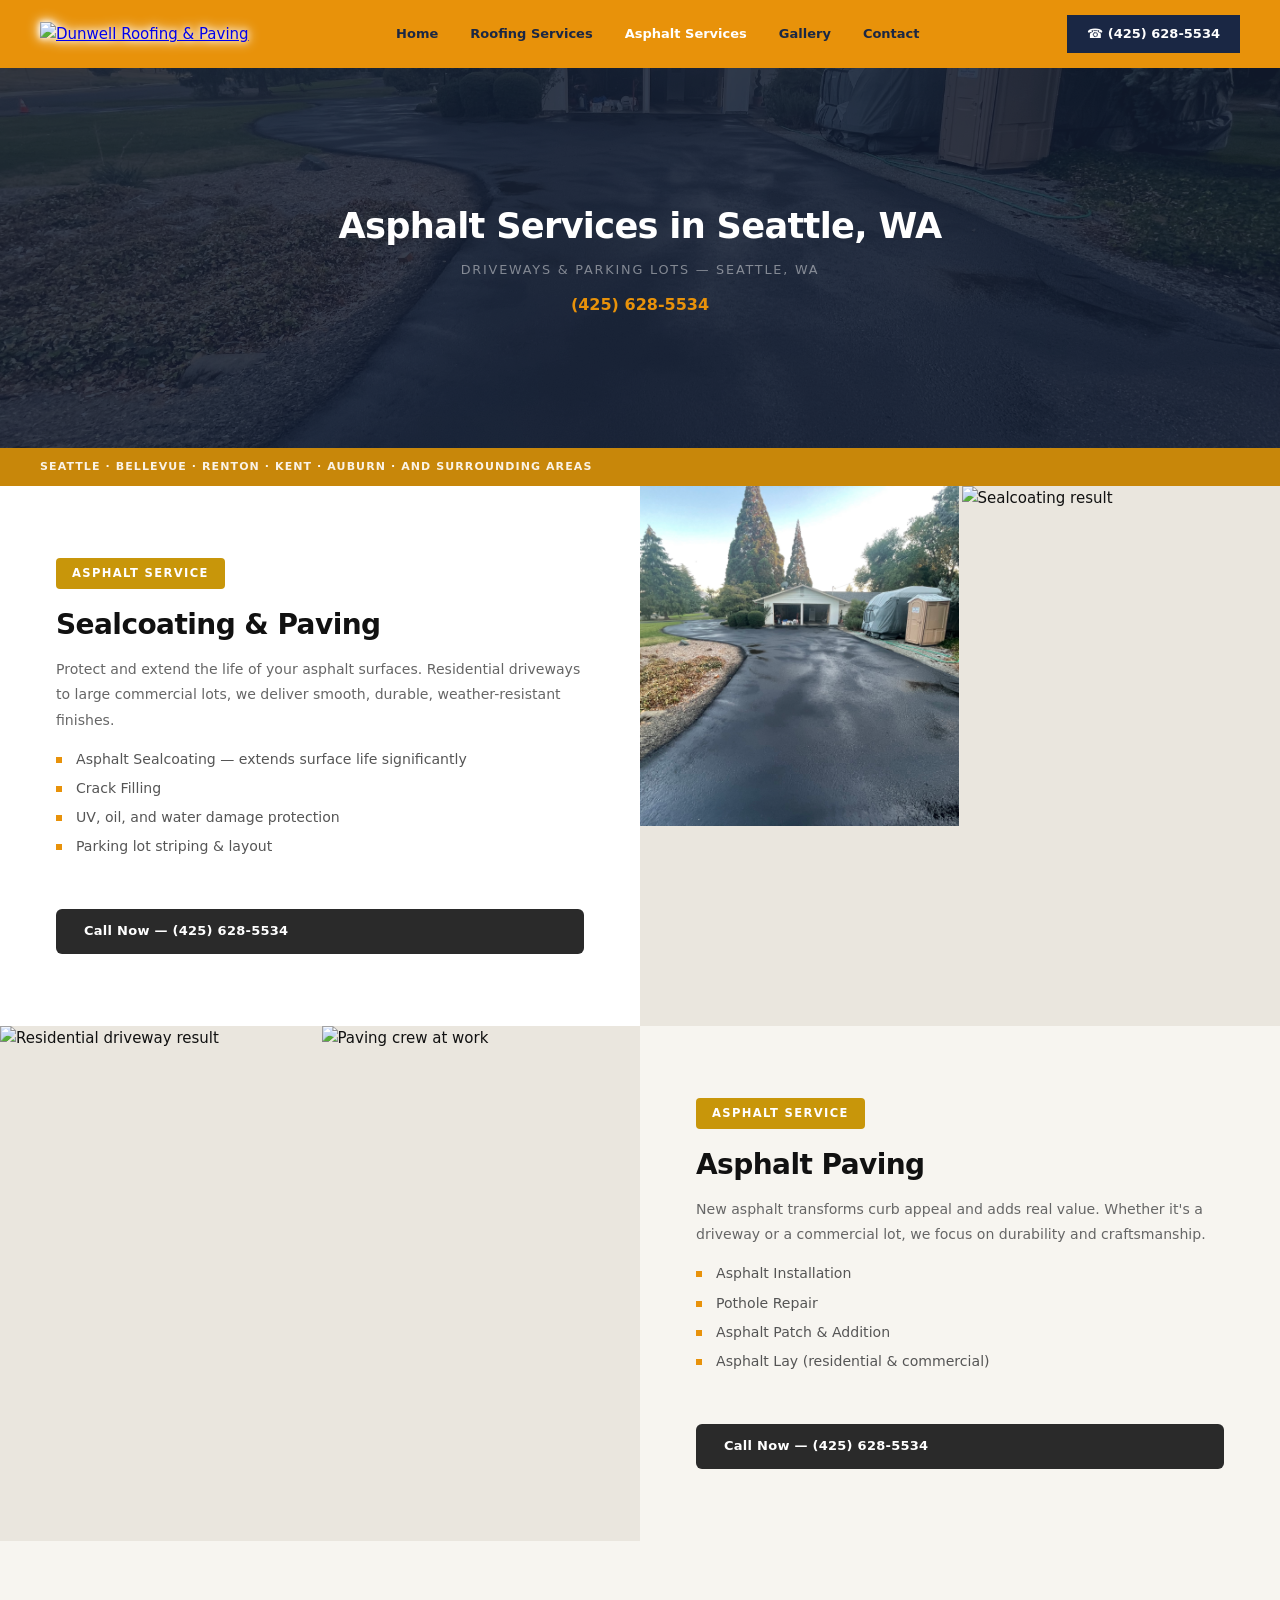
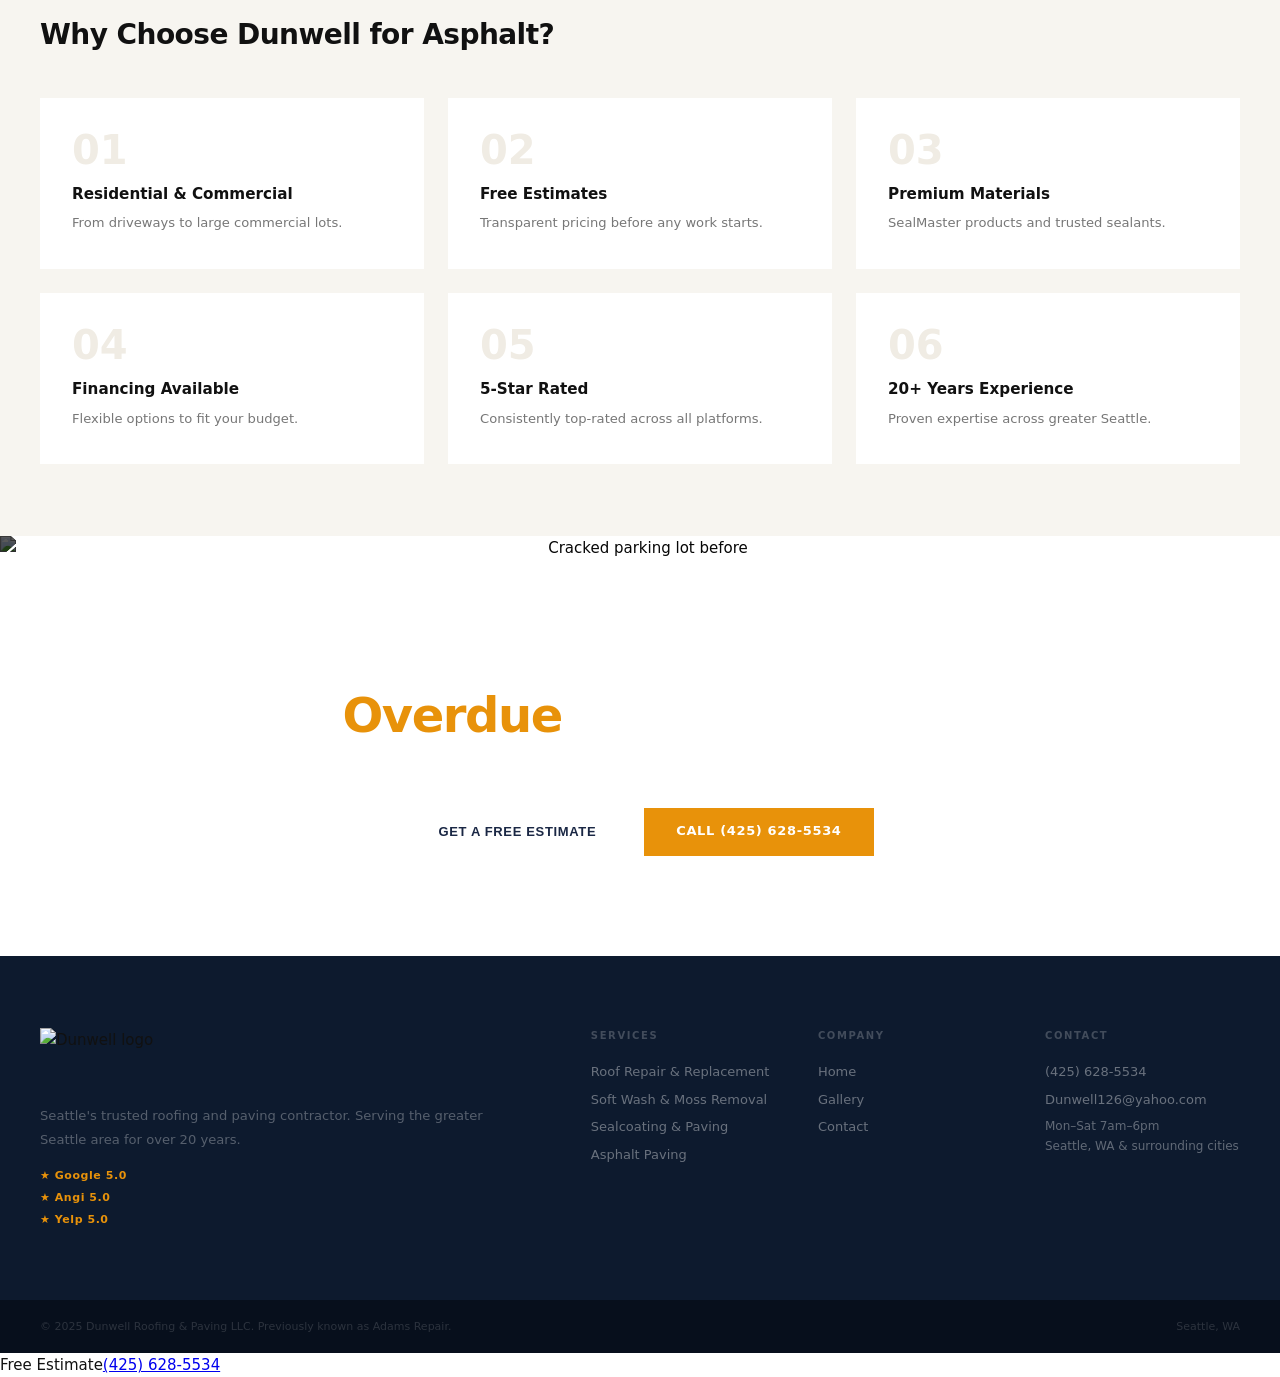
==== asphalt.html @ bd3b4f4f "Initial commit - Dunwell Roofing & Paving website" ====
<!DOCTYPE html>
<html lang="en">
<head>
<meta charset="UTF-8">
<meta name="viewport" content="width=device-width, initial-scale=1.0">
<title>Asphalt Services | Dunwell Roofing & Paving LLC</title>
<link rel="canonical" href="https://dunwellseattle.com/asphalt.html">
<meta name="description" content="Dunwell Roofing &amp; Paving LLC (formerly Adams Repair) — Seattle's trusted roofing and asphalt contractor. Free estimates. Licensed &amp; insured. Call (425) 628-5534.">
<script type="application/ld+json">
{
  "@context": "https://schema.org",
  "@type": "LocalBusiness",
  "name": "Dunwell Roofing & Paving LLC",
  "alternateName": "Adams Repair",
  "telephone": "+14256285534",
  "url": "https://dunwellseattle.com"
}
</script>
<link rel="stylesheet" href="styles.css">
</head>
<body>
<nav class="nav">
  <div class="nav-left">
    <a href="index.html"><img src="images/logo.png" alt="Dunwell Roofing & Paving" class="nav-logo"></a>
  </div>
  <div class="nav-links"><a href="index.html">Home</a><a href="roofing.html">Roofing Services</a><a href="asphalt.html" class="active">Asphalt Services</a><a href="gallery.html">Gallery</a><a href="contact.html">Contact</a></div>
  <a href="tel:4256285534" class="nav-cta">&#9742; (425) 628-5534</a>
</nav>
<div class="ih">
  <img src="images/PavingAfter1.jpeg" alt="Fresh asphalt driveway" style="object-position:center 60%">
  <div class="iho"></div>
  <div class="ihc"><h1>Asphalt Services in Seattle, WA</h1><p>Driveways &amp; Parking Lots &mdash; Seattle, WA</p><a href="tel:4256285534">(425) 628-5534</a></div>
</div>
<div class="loc">Seattle &middot; Bellevue &middot; Renton &middot; Kent &middot; Auburn &middot; and surrounding areas</div>
<div class="dw">
  <div class="dt">
    <span class="tag">Asphalt Service</span>
    <h2>Sealcoating &amp; Paving</h2>
    <p>Protect and extend the life of your asphalt surfaces. Residential driveways to large commercial lots, we deliver smooth, durable, weather-resistant finishes.</p>
    <ul><li>Asphalt Sealcoating &mdash; extends surface life significantly</li><li>Crack Filling</li><li>UV, oil, and water damage protection</li><li>Parking lot striping &amp; layout</li></ul>
    <a href="tel:4256285534" class="bp">Call Now &mdash; (425) 628-5534</a>
  </div>
  <div class="di">
    <img src="images/PavingAfter1.jpeg" alt="Fresh asphalt driveway" style="object-position:center bottom"><img src="images/paving-result-2.jpeg" alt="Sealcoating result" style="object-position:center bottom">
  </div>
</div>
<div class="dw" style="background:#f7f5f0">
  <div class="di">
    <img src="images/paving-after-3.jpeg" alt="Residential driveway result" style="object-position:center bottom"><img src="images/hero-paving-3-workers.jpeg" alt="Paving crew at work" style="object-position:center center">
  </div>
  <div class="dt" style="background:#f7f5f0">
    <span class="tag">Asphalt Service</span>
    <h2>Asphalt Paving</h2>
    <p>New asphalt transforms curb appeal and adds real value. Whether it&#39;s a driveway or a commercial lot, we focus on durability and craftsmanship.</p>
    <ul><li>Asphalt Installation</li><li>Pothole Repair</li><li>Asphalt Patch &amp; Addition</li><li>Asphalt Lay (residential &amp; commercial)</li></ul>
    <a href="tel:4256285534" class="bp">Call Now &mdash; (425) 628-5534</a>
  </div>
</div>
<div class="wi">
  <h2>Why Choose Dunwell for Asphalt?</h2>
  <div class="wg">
    <div class="wc"><div class="wnum">01</div><h4>Residential &amp; Commercial</h4><p>From driveways to large commercial lots.</p></div>
    <div class="wc"><div class="wnum">02</div><h4>Free Estimates</h4><p>Transparent pricing before any work starts.</p></div>
    <div class="wc"><div class="wnum">03</div><h4>Premium Materials</h4><p>SealMaster products and trusted sealants.</p></div>
    <div class="wc"><div class="wnum">04</div><h4>Financing Available</h4><p>Flexible options to fit your budget.</p></div>
    <div class="wc"><div class="wnum">05</div><h4>5-Star Rated</h4><p>Consistently top-rated across all platforms.</p></div>
    <div class="wc"><div class="wnum">06</div><h4>20+ Years Experience</h4><p>Proven expertise across greater Seattle.</p></div>
  </div>
</div>
<div class="pc">
  <img src="images/paving-before-3.jpeg" alt="Cracked parking lot before">
  <div class="pcc"><h2>Is Your Driveway<br><em>Overdue</em> for a Refresh?</h2><p>Cracks and faded asphalt hurt your curb appeal. Get a free estimate today.</p><div class="pca"><button class="bw">Get a Free Estimate</button><a href="tel:4256285534" class="bo">Call (425) 628-5534</a></div></div>
</div>
<footer class="footer"><div class="footer-top"><div class="footer-brand"><img src="images/logo.png" alt="Dunwell logo" class="footer-logo"><p>Seattle&#39;s trusted roofing and paving contractor. Serving the greater Seattle area for over 20 years.</p><div class="footer-stars"><span>&#9733; Google 5.0</span><span>&#9733; Angi 5.0</span><span>&#9733; Yelp 5.0</span></div></div><div class="footer-cols"><div><h4>Services</h4><a href="roofing.html">Roof Repair &amp; Replacement</a><a href="roofing.html">Soft Wash &amp; Moss Removal</a><a href="asphalt.html">Sealcoating &amp; Paving</a><a href="asphalt.html">Asphalt Paving</a></div><div><h4>Company</h4><a href="index.html">Home</a><a href="gallery.html">Gallery</a><a href="contact.html">Contact</a></div><div><h4>Contact</h4><a href="tel:4256285534">(425) 628-5534</a><a href="mailto:Dunwell126@yahoo.com">Dunwell126@yahoo.com</a><p style="color:rgba(255,255,255,0.35);font-size:12px;margin-top:4px">Mon&ndash;Sat 7am&ndash;6pm<br>Seattle, WA &amp; surrounding cities</p></div></div></div></div><div class="footer-bar"><span>&#169; 2025 Dunwell Roofing &amp; Paving LLC. Previously known as Adams Repair.</span><span>Seattle, WA</span></div></footer><div class="sticky-cta"><span>Free Estimate</span><a href="tel:4256285534">(425) 628-5534</a></div>
</div>

<!-- GALLERY -->
<script src="main.js"></script>
</body>
</html>
---- styles.css ----
/* =====================================================
   DUNWELL ROOFING & PAVING LLC — Main Stylesheet
   ===================================================== */

/* === RESET & BASE === */
*{box-sizing:border-box;margin:0;padding:0}
body{font-family:'Segoe UI',system-ui,sans-serif;color:#111;background:#fff;font-size:15px;line-height:1.6}

/* === SMOOTH SCROLL === */
html{scroll-behavior:smooth}

/* === NAVIGATION === */
.nav{background:#E8920A;padding:0 2.5rem;display:flex;align-items:center;justify-content:space-between;height:68px;position:sticky;top:0;z-index:300}
.nav-left{display:flex;align-items:center}
.nav-logo{height:72px;width:auto;object-fit:contain;filter:drop-shadow(0 0 3px white) drop-shadow(0 0 6px white)}
.nav-links{display:flex;gap:2rem}
.nav-links a{font-size:13px;color:#1a2744;text-decoration:none;font-weight:600;transition:color .2s}
.nav-links a:hover,.nav-links a.active{color:#fff}
.nav-cta{background:#1a2744;color:#fff;padding:.55rem 1.25rem;font-size:13px;font-weight:700;text-decoration:none;white-space:nowrap}

/* === HERO === */
.hero{position:relative;height:600px;overflow:hidden;display:grid;grid-template-columns:1fr 1fr}
.hi{width:100%;height:100%;object-fit:cover;display:block;filter:brightness(.4)}
.ho{position:absolute;inset:0;background:rgba(15,25,50,.55)}
.hc{position:absolute;inset:0;display:flex;flex-direction:column;align-items:center;justify-content:center;text-align:center;padding:2rem;z-index:2}
.hc h1{font-size:3.4rem;font-weight:900;color:#fff;line-height:1.05;letter-spacing:-.02em;margin-bottom:.5rem}
.hc .hs{font-size:.85rem;color:rgba(255,255,255,.55);letter-spacing:.16em;text-transform:uppercase;margin-bottom:1.75rem}
.hc .hp{font-size:.72rem;color:rgba(255,255,255,.3);font-style:italic;margin-top:1rem}
.ha{display:flex;gap:1rem;justify-content:center;flex-wrap:wrap}
.bw{background:#fff;color:#1a2744;padding:.85rem 2rem;font-size:13px;font-weight:800;text-decoration:none;border:none;cursor:pointer;letter-spacing:.05em;text-transform:uppercase}
.bo{background:#E8920A;color:#fff;padding:.85rem 2rem;font-size:13px;font-weight:800;text-decoration:none;border:none;cursor:pointer;letter-spacing:.05em;text-transform:uppercase}

/* === INTERIOR HERO (sub-pages) === */
.ih{position:relative;height:380px;overflow:hidden}
.ih img{position:absolute;inset:0;width:100%;height:100%;object-fit:cover;object-position:center 70%;filter:brightness(.4)}
.iho{position:absolute;inset:0;background:rgba(26,39,68,.6)}
.ihc{position:absolute;inset:0;display:flex;flex-direction:column;align-items:center;justify-content:center;text-align:center;padding:2rem;z-index:2}
.ihc h1{font-size:2.2rem;font-weight:900;color:#fff;letter-spacing:-.02em;margin-bottom:.35rem}
.ihc p{font-size:.8rem;color:rgba(255,255,255,.45);letter-spacing:.14em;text-transform:uppercase;margin-bottom:.75rem}
.ihc a{color:#E8920A;font-weight:700;font-size:1rem;text-decoration:none}

/* === TRUST STRIP === */
.ts-strip{background:#fff;border-bottom:1px solid #f0ece4;padding:1.25rem 2.5rem;display:flex;align-items:center;justify-content:center;gap:3rem;flex-wrap:wrap}
.ti{display:flex;align-items:center;gap:10px;font-size:13px;font-weight:600;color:#333}
.ticon{width:36px;height:36px;background:#E8920A;display:flex;align-items:center;justify-content:center;color:#fff;font-size:1rem;font-weight:900;flex-shrink:0}
.titext div:first-child{font-weight:800;color:#111;font-size:13px}
.titext div:last-child{font-size:11px;color:#999}
.tdiv{width:1px;height:36px;background:#eee}

/* === SECTIONS === */
.sec{padding:5rem 2.5rem}
.sec-w{background:#fff}
.sec-o{background:#f7f5f0}
.sec-n{background:#1a2744}
.sec h2{font-size:2rem;font-weight:900;color:#111;letter-spacing:-.02em;margin-bottom:.5rem;line-height:1.15}
.sec-n h2{color:#fff}
.sec-sub{font-size:.95rem;color:#888;line-height:1.75;max-width:520px;margin-bottom:3.5rem}
.sec-n .sec-sub{color:rgba(255,255,255,.45)}

/* === SERVICES GRID === */
.ng{display:grid;grid-template-columns:repeat(4,1fr);gap:2px;background:#e0dbd0}
.nc{position:relative;overflow:hidden;cursor:pointer;height:340px;display:block;text-decoration:none}
.nc img{position:absolute;inset:0;width:100%;height:100%;object-fit:cover;transition:transform .5s,filter .4s;filter:brightness(.5)}
.nc:hover img{transform:scale(1.06);filter:brightness(.35)}
.ncb{position:absolute;inset:0;display:flex;flex-direction:column;justify-content:flex-end;padding:2rem 1.75rem;z-index:2}
.nctag{font-size:9px;font-weight:800;letter-spacing:.16em;text-transform:uppercase;color:#E8920A;margin-bottom:6px}
.nctitle{font-size:1.2rem;font-weight:800;color:#fff;line-height:1.2;margin-bottom:.5rem}
.nclink{font-size:11px;font-weight:700;letter-spacing:.08em;text-transform:uppercase;color:rgba(255,255,255,.5);text-decoration:none;opacity:0;transition:opacity .2s}
.nc:hover .nclink{opacity:1;color:#E8920A}

/* === OUR STORY === */
.ss{display:grid;grid-template-columns:1fr 1fr;min-height:500px}
.si{display:block;background:#E8920A;padding:4px}
.si img{width:100%;height:100%;object-fit:cover;display:block;min-height:500px}
.sc{background:#1a2744;padding:4.5rem 3.5rem;display:flex;flex-direction:column;justify-content:center}
.sc h2{font-size:1.9rem;font-weight:900;color:#fff;letter-spacing:-.02em;margin-bottom:2rem;line-height:1.15}
.sitem{display:flex;gap:1rem;margin-bottom:1.5rem;align-items:flex-start}
.ssq{width:8px;height:8px;background:#E8920A;flex-shrink:0;margin-top:7px}
.sitem h4{font-size:.78rem;font-weight:700;letter-spacing:.1em;text-transform:uppercase;color:#E8920A;margin-bottom:3px}
.sitem p{font-size:.87rem;color:rgba(255,255,255,.5);line-height:1.75}

/* === DUNWELL DIFFERENCE CARDS === */
.wg{display:grid;grid-template-columns:repeat(3,1fr);gap:1.5rem}
.wc{background:#fff;padding:2rem;border-bottom:3px solid transparent;transition:border-color .2s,box-shadow .2s}
.wc:hover{border-bottom-color:#E8920A;box-shadow:0 8px 24px rgba(0,0,0,.07)}
.wnum{font-size:2.5rem;font-weight:900;color:#f0ece4;line-height:1;margin-bottom:.75rem}
.wc h4{font-size:.95rem;font-weight:800;color:#111;margin-bottom:.4rem}
.wc p{font-size:.82rem;color:#777;line-height:1.65}

/* === TESTIMONIALS === */
.tsec{background:#1a2744;padding:5rem 2.5rem}
.tsec h2{font-size:2rem;font-weight:900;color:#fff;letter-spacing:-.02em;margin-bottom:.5rem}
.tsub{font-size:.95rem;color:rgba(255,255,255,.4);margin-bottom:1.5rem}
.pr{display:flex;gap:1rem;margin-bottom:2.5rem;flex-wrap:wrap}
.pb{font-size:12px;font-weight:700;color:rgba(255,255,255,.5);display:flex;align-items:center;gap:6px;padding:.55rem 1rem;border:1px solid rgba(255,255,255,.1);background:rgba(255,255,255,.04)}
.pb .star{color:#E8920A}
.tcar{overflow:hidden}
.ttrack{display:flex;transition:transform .45s cubic-bezier(.4,0,.2,1)}
.ts{min-width:50%;padding:0 .75rem}
.tc{background:rgba(255,255,255,.05);border:1px solid rgba(255,255,255,.08);padding:2rem;border-top:2px solid #E8920A;height:100%}
.tstars{color:#E8920A;font-size:.78rem;letter-spacing:3px;margin-bottom:1rem}
.tq{font-size:.92rem;color:rgba(255,255,255,.6);line-height:1.85;font-style:italic;margin-bottom:1.5rem}
.tn{font-size:.8rem;font-weight:800;color:#fff;letter-spacing:.06em;text-transform:uppercase}
.tp{font-size:.72rem;color:rgba(255,255,255,.25);letter-spacing:.06em;margin-top:3px}
.tnav{display:flex;align-items:center;gap:1.5rem;margin-top:2.5rem}
.tnbtn{background:none;border:none;font-size:11px;font-weight:700;letter-spacing:.1em;text-transform:uppercase;color:rgba(255,255,255,.3);cursor:pointer;padding:0}
.tnbtn:hover{color:#E8920A}
.tdots{display:flex;gap:7px;align-items:center}
.td{width:26px;height:2px;background:rgba(255,255,255,.15);border:none;cursor:pointer;padding:0;transition:background .2s,width .2s}
.td.active{background:#E8920A;width:42px}

/* === GALLERY === */
.gs{padding:4rem 2.5rem}
.gs h2{font-size:1.75rem;font-weight:900;color:#111;letter-spacing:-.02em;margin-bottom:.4rem}
.gs p{font-size:.9rem;color:#888;margin-bottom:2rem}
.gg{display:grid;grid-template-columns:repeat(3,1fr);grid-auto-rows:240px;gap:4px;grid-auto-flow:dense}
.gi{position:relative;overflow:hidden;cursor:pointer}
.gi.tall{grid-row:span 2}
.gi img{position:absolute;inset:0;width:100%;height:100%;object-fit:cover;display:block;transition:transform .4s,filter .4s;filter:brightness(.85)}
.gi:hover img{transform:scale(1.04);filter:brightness(.5)}
.gov{position:absolute;inset:0;display:flex;flex-direction:column;justify-content:flex-end;padding:1.25rem;opacity:0;transition:opacity .3s}
.gi:hover .gov{opacity:1}
.gtag{font-size:9px;font-weight:800;letter-spacing:.14em;text-transform:uppercase;color:#E8920A;margin-bottom:4px}
.glabel{font-size:.88rem;font-weight:700;color:#fff;line-height:1.3}

/* === LOCATION STRIP === */
.loc{background:#C8870A;padding:.65rem 2.5rem;font-size:11px;font-weight:700;color:rgba(255,255,255,.9);letter-spacing:.1em;text-transform:uppercase}

/* === SERVICE PAGE DETAIL === */
.dw{display:grid;grid-template-columns:1fr 1fr;min-height:440px}
.dt{padding:4.5rem 3.5rem;display:flex;flex-direction:column;justify-content:center;background:#fff}
.dt .tag{font-size:.72rem;font-weight:800;letter-spacing:.12em;text-transform:uppercase;color:#fff;background:#C8960A;padding:6px 16px;border-radius:4px;margin-bottom:1.25rem;display:inline-block;width:fit-content}
.dt h2{font-size:1.75rem;font-weight:900;color:#111;margin-bottom:1rem;line-height:1.15;letter-spacing:-.02em}
.dt p{font-size:.88rem;color:#666;line-height:1.8;margin-bottom:1rem}
.dt ul{margin:0 0 1.5rem 0;list-style:none}
.dt ul li{font-size:.88rem;color:#555;margin-bottom:8px;padding-left:1.25rem;position:relative;line-height:1.5}
.dt ul li::before{content:'';position:absolute;left:0;top:8px;width:6px;height:6px;background:#E8920A}
.di{display:grid;grid-template-columns:1fr 1fr;gap:3px;background:#eae6de}
.di img{width:100%;height:340px;object-fit:cover;object-position:center bottom;display:block}
.bp{background:#2a2a2a;color:#fff;padding:.75rem 1.75rem;font-size:13px;font-weight:700;text-decoration:none;border:none;cursor:pointer;letter-spacing:.02em;border-radius:6px;margin-top:1.25rem;display:inline-block}
.bp:hover{background:#111}

/* === WHY CHOOSE US === */
.wi{padding:4.5rem 2.5rem;background:#f7f5f0}
.wi h2{font-size:1.75rem;font-weight:900;color:#111;letter-spacing:-.02em;margin-bottom:2.5rem}

/* === PHOTO CTA BANNER === */
.pc{position:relative;height:420px;overflow:hidden;display:flex;align-items:center;justify-content:center;text-align:center}
.pc>img{position:absolute;inset:0;width:100%;height:100%;object-fit:cover;filter:brightness(.35)}
.pcc{position:relative;z-index:2;padding:2rem}
.pcc h2{font-size:3rem;font-weight:900;color:#fff;letter-spacing:-.03em;margin-bottom:.5rem;line-height:1.1}
.pcc h2 em{font-style:normal;color:#E8920A}
.pcc p{font-size:1rem;color:rgba(255,255,255,.6);margin-bottom:2rem}
.pca{display:flex;gap:1rem;justify-content:center;flex-wrap:wrap}

/* === VIDEO SECTION === */
.vid-sec{padding:5rem 2.5rem;background:#f7f5f0}
.vid-sec h2{font-size:2rem;font-weight:900;color:#111;letter-spacing:-.02em;margin-bottom:.5rem}
.vid-sec .vid-sub{font-size:.95rem;color:#888;margin-bottom:2.5rem}
.vid-grid{display:grid;grid-template-columns:2fr 1fr;gap:1.5rem;align-items:start}
.vid-main iframe,.vid-main .vid-placeholder{width:100%;aspect-ratio:16/9;display:block;border:none}
.vid-placeholder{background:#1a2744;display:flex;flex-direction:column;align-items:center;justify-content:center;color:#fff;aspect-ratio:16/9;cursor:pointer;position:relative;overflow:hidden}
.vid-placeholder::before{content:'';position:absolute;inset:0;background:rgba(0,0,0,.3)}
.vid-placeholder img{position:absolute;inset:0;width:100%;height:100%;object-fit:cover;opacity:.5}
.vid-play{position:relative;z-index:2;width:70px;height:70px;background:#E8920A;border-radius:50%;display:flex;align-items:center;justify-content:center;margin-bottom:1rem;transition:transform .2s}
.vid-placeholder:hover .vid-play{transform:scale(1.1)}
.vid-play-icon{width:0;height:0;border-top:14px solid transparent;border-bottom:14px solid transparent;border-left:22px solid #fff;margin-left:5px}
.vid-placeholder span{position:relative;z-index:2;font-size:.82rem;font-weight:700;letter-spacing:.08em;text-transform:uppercase;color:rgba(255,255,255,.7)}
.vid-sidebar{display:flex;flex-direction:column;gap:1rem}
.vid-thumb{display:flex;gap:.75rem;align-items:center;background:#fff;padding:.75rem;cursor:pointer;border-left:3px solid transparent;transition:border-color .2s}
.vid-thumb:hover,.vid-thumb.active{border-left-color:#E8920A}
.vid-thumb-img{width:80px;height:55px;object-fit:cover;flex-shrink:0;background:#e0dbd0}
.vid-thumb-info h5{font-size:.78rem;font-weight:800;color:#111;margin-bottom:3px}
.vid-thumb-info p{font-size:.7rem;color:#999}
.vid-cta-strip{background:#1a2744;padding:1.5rem 2.5rem;display:flex;align-items:center;justify-content:space-between;flex-wrap:wrap;gap:1rem}
.vid-cta-strip p{font-size:.9rem;color:rgba(255,255,255,.6)}
.vid-cta-strip strong{color:#fff}

/* === CONTACT === */
.cw{display:grid;grid-template-columns:1fr 1fr;min-height:600px}
.cl{background:#1a2744;padding:4.5rem 3.5rem;display:flex;flex-direction:column;justify-content:center}
.cl h2{font-size:1.85rem;font-weight:900;color:#fff;letter-spacing:-.02em;margin-bottom:2rem;line-height:1.15}
.cdg{display:grid;grid-template-columns:1fr 1fr;gap:1.5rem 2rem;margin-bottom:2.5rem}
.cd h4{font-size:.7rem;font-weight:700;letter-spacing:.12em;text-transform:uppercase;color:#E8920A;margin-bottom:4px}
.cd p{font-size:.9rem;color:rgba(255,255,255,.55)}
.cp{display:grid;grid-template-columns:1fr 1fr;gap:3px;background:#E8920A;padding:3px}
.cp img{width:100%;height:145px;object-fit:cover;display:block}
.cr{background:#f7f5f0;padding:4.5rem 3.5rem;display:flex;flex-direction:column;justify-content:center}
.cr h2{font-size:1.5rem;font-weight:900;color:#111;margin-bottom:.25rem}
.fn{font-size:.8rem;color:#bbb;margin-bottom:2rem}
.fr{display:grid;grid-template-columns:1fr 1fr;gap:1rem;margin-bottom:.5rem}
.ff{display:flex;flex-direction:column;margin-bottom:1rem}
.ff label{font-size:10px;font-weight:700;letter-spacing:.12em;text-transform:uppercase;color:#aaa;margin-bottom:6px}
.ff input,.ff textarea{background:#fff;border:1.5px solid #e0dbd0;font-size:14px;padding:.65rem .9rem;outline:none;font-family:inherit;color:#111;transition:border-color .2s}
.ff input:focus,.ff textarea:focus{border-color:#E8920A}
.ff textarea{resize:none;height:75px}
.cbg p{font-size:10px;font-weight:700;letter-spacing:.12em;text-transform:uppercase;color:#aaa;margin-bottom:10px}
.cb{display:flex;align-items:center;gap:8px;font-size:13px;color:#555;margin-bottom:7px;cursor:pointer}
.cb input{accent-color:#E8920A}
.sbtn{width:100%;background:#E8920A;color:#fff;padding:.95rem;font-size:13px;font-weight:800;border:none;cursor:pointer;letter-spacing:.07em;text-transform:uppercase;margin-top:.75rem}

/* === FOOTER === */
.footer{background:#0d1a2e}
.footer-top{padding:4.5rem 2.5rem;display:grid;grid-template-columns:1.5fr 2fr;gap:4rem}
.footer-logo{height:60px;margin-bottom:1rem;display:block}
.footer-brand p{font-size:.82rem;color:rgba(255,255,255,.3);line-height:1.8;margin-bottom:1rem}
.footer-stars{display:flex;flex-direction:column;gap:4px}
.footer-stars span{font-size:11px;font-weight:700;color:#E8920A;letter-spacing:.05em}
.footer-cols{display:grid;grid-template-columns:repeat(3,1fr);gap:2rem}
.footer-cols h4{font-size:10px;font-weight:700;letter-spacing:.16em;text-transform:uppercase;color:rgba(255,255,255,.22);margin-bottom:1.1rem}
.footer-cols a{display:block;font-size:13px;color:rgba(255,255,255,.38);text-decoration:none;margin-bottom:7px}
.footer-cols a:hover{color:#E8920A}
.footer-bar{background:#070f1c;padding:1.1rem 2.5rem;display:flex;justify-content:space-between;font-size:11px;color:rgba(255,255,255,.15)}

/* === STICKY CTA === */
.sca{position:fixed;bottom:0;right:0;background:#1a2744;display:flex;align-items:center;gap:14px;padding:.75rem 1.5rem;z-index:500;border-top:2px solid #E8920A}
.sca span{font-size:10px;font-weight:700;letter-spacing:.1em;text-transform:uppercase;color:rgba(255,255,255,.4)}
.sca a{font-size:14px;font-weight:800;color:#E8920A;text-decoration:none}

/* === THANK YOU PAGE === */
.ty{min-height:65vh;display:flex;flex-direction:column;align-items:center;justify-content:center;text-align:center;padding:5rem 2rem;background:#fff}
.tychk{width:70px;height:70px;background:#E8920A;display:flex;align-items:center;justify-content:center;margin:0 auto 2rem;font-size:2rem;color:#fff;font-weight:900}
.ty h2{font-size:2.5rem;font-weight:900;color:#111;margin-bottom:.75rem;letter-spacing:-.02em}
.ty p{font-size:.92rem;color:#777;max-width:440px;line-height:1.8;margin-bottom:.5rem}
.typh{font-size:1.5rem;font-weight:900;color:#E8920A;margin:1.5rem 0 .25rem}
.tya{display:flex;gap:1rem;margin-top:2rem;flex-wrap:wrap;justify-content:center}
.tyg{background:transparent;color:#aaa;padding:.85rem 2rem;font-size:13px;font-weight:600;border:1.5px solid #e0dbd0;cursor:pointer;letter-spacing:.04em;text-transform:uppercase}

/* === VIDEO SECTION (Roofing page) === */
.vid-sec{padding:5rem 2.5rem;background:#f7f5f0}
.vid-sec h2{font-size:2rem;font-weight:900;color:#111;letter-spacing:-.02em;margin-bottom:.5rem}
.vid-sub{font-size:.95rem;color:#888;margin-bottom:2.5rem}

/* Two vertical (9:16) videos side by side */
.vid-pair{display:grid;grid-template-columns:1fr 1fr;gap:2rem;max-width:700px;margin:0 auto}
.vid-card{display:flex;flex-direction:column;gap:.75rem}
.vid-card video{width:100%;aspect-ratio:9/16;object-fit:cover;background:#111;display:block;border-radius:4px}
.vid-label{display:flex;flex-direction:column;gap:4px}
.vid-tag{font-size:9px;font-weight:800;letter-spacing:.14em;text-transform:uppercase;color:#fff;background:#E8920A;padding:4px 10px;border-radius:3px;display:inline-block;width:fit-content}
.vid-label p{font-size:.82rem;color:#777}
.vid-note{margin-top:2rem;font-size:.9rem;color:#777;text-align:center}
.vid-note a{color:#E8920A;font-weight:700;text-decoration:none}
.vid-note a:hover{text-decoration:underline}

/* === GALLERY — Before & After Layout === */
.gal-wrap{max-width:1200px;margin:0 auto;padding:4rem 2.5rem}
.gal-intro{text-align:center;margin-bottom:3.5rem}
.gal-intro h1{font-size:2.2rem;font-weight:900;color:#111;letter-spacing:-.02em;margin-bottom:.5rem}
.gal-intro p{font-size:.95rem;color:#888;margin-bottom:2rem}

/* Filter buttons */
.gal-filters{display:flex;gap:.75rem;justify-content:center;flex-wrap:wrap}
.gal-btn{background:#fff;border:1.5px solid #e0dbd0;color:#555;padding:.55rem 1.25rem;font-size:12px;font-weight:700;letter-spacing:.08em;text-transform:uppercase;cursor:pointer;transition:all .2s}
.gal-btn:hover,.gal-btn.active{background:#E8920A;border-color:#E8920A;color:#fff}

/* Section */
.gal-section{margin-bottom:5rem}
.gal-section-header{margin-bottom:2rem;padding-bottom:1rem;border-bottom:2px solid #f0ece4}
.gal-section-header h2{font-size:1.5rem;font-weight:900;color:#111;letter-spacing:-.02em;margin-bottom:.3rem}
.gal-section-header p{font-size:.88rem;color:#999}

/* Before/After grid */
.ba-grid{display:flex;flex-direction:column;gap:3rem}
.ba-pair{background:#fff;border:1px solid #f0ece4;border-radius:4px;overflow:hidden}
.ba-tag{background:#1a2744;color:#E8920A;font-size:10px;font-weight:800;letter-spacing:.14em;text-transform:uppercase;padding:.6rem 1.25rem}
.ba-images{display:grid;grid-template-columns:1fr auto 1fr;align-items:center;gap:0;background:#f7f5f0}

/* Individual image panels */
.ba-img{position:relative;overflow:hidden}
.ba-img img{width:100%;height:320px;object-fit:cover;display:block;transition:transform .4s}
.ba-img:hover img{transform:scale(1.03)}

/* Before/After labels */
.ba-label{position:absolute;bottom:0;left:0;right:0;padding:.6rem 1rem;font-size:11px;font-weight:800;letter-spacing:.12em;text-transform:uppercase}
.ba-before{background:rgba(50,50,50,.75);color:rgba(255,255,255,.8)}
.ba-after{background:rgba(232,146,10,.85);color:#fff}

/* Arrow divider */
.ba-divider{display:flex;align-items:center;justify-content:center;width:48px;background:#1a2744;height:320px;flex-shrink:0}
.ba-divider span{color:#E8920A;font-size:1.5rem;font-weight:900}

/* Singles grid (no before available) */
.gal-singles{display:grid;grid-template-columns:repeat(3,1fr);gap:1rem}
.gal-single{position:relative;overflow:hidden;border-radius:4px}
.gal-single img{width:100%;height:260px;object-fit:cover;display:block;transition:transform .4s,filter .3s}
.gal-single:hover img{transform:scale(1.04);filter:brightness(.75)}
.gal-single span{position:absolute;bottom:0;left:0;right:0;background:rgba(232,146,10,.9);color:#fff;font-size:11px;font-weight:800;letter-spacing:.1em;text-transform:uppercase;padding:.6rem 1rem;transform:translateY(100%);transition:transform .3s}
.gal-single:hover span{transform:translateY(0)}

/* =====================================================
   MOBILE CSS — 768px and below
   ===================================================== */
@media (max-width: 768px) {

  /* Nav */
  .nav{padding:0 1.25rem;height:60px}
  .nav-logo{height:52px}
  .nav-links{display:none}
  .nav-cta{font-size:12px;padding:.45rem .9rem}

  /* Hero */
  .hero{height:480px;grid-template-columns:1fr}
  .hero .hi:last-of-type{display:none}
  .hc h1{font-size:2.2rem}
  .hc .hs{font-size:.75rem}
  .ha{flex-direction:column;align-items:center}
  .bw,.bo{width:220px;text-align:center}

  /* Interior hero */
  .ih{height:260px}
  .ihc h1{font-size:1.6rem}

  /* Trust strip */
  .ts-strip{gap:1.25rem;padding:1.25rem 1rem;justify-content:flex-start}
  .tdiv{display:none}

  /* Sections */
  .sec{padding:3rem 1.25rem}

  /* Services grid - stack to 2 columns on mobile */
  .ng{grid-template-columns:1fr 1fr}
  .nc{height:240px}

  /* Our Story */
  .ss{grid-template-columns:1fr}
  .si img{min-height:300px}
  .sc{padding:2.5rem 1.5rem}

  /* Dunwell Difference cards */
  .wg{grid-template-columns:1fr}
  .wi{padding:3rem 1.25rem}

  /* Photo CTA */
  .pcc h2{font-size:2rem}

  /* Testimonials */
  .tsec{padding:3rem 1.25rem}
  .ts{min-width:100%}
  .pr{gap:.5rem}

  /* Service detail pages */
  .dw{grid-template-columns:1fr}
  .di{grid-template-columns:1fr}
  .di img{height:260px}
  .dt{padding:2.5rem 1.5rem}

  /* Contact page */
  .cw{grid-template-columns:1fr}
  .cl{padding:2.5rem 1.5rem}
  .cr{padding:2.5rem 1.5rem}
  .cdg{grid-template-columns:1fr}
  .cp{grid-template-columns:1fr 1fr}
  .fr{grid-template-columns:1fr}

  /* Gallery */
  .gal-wrap{padding:2rem 1.25rem}
  .gal-filters{gap:.5rem}
  .gal-btn{font-size:11px;padding:.45rem .9rem}
  .ba-images{grid-template-columns:1fr}
  .ba-divider{display:none}
  .ba-img img{height:220px}
  .gal-singles{grid-template-columns:1fr 1fr}

  /* Footer */
  .footer-top{grid-template-columns:1fr;gap:2rem;padding:3rem 1.25rem}
  .footer-cols{grid-template-columns:1fr 1fr;gap:1.5rem}
  .footer-bar{flex-direction:column;gap:.5rem;font-size:10px;padding:1rem 1.25rem}

  /* Sticky CTA */
  .sca{padding:.6rem 1rem;gap:10px}
  .sca a{font-size:13px}

  /* Video section */
  .vid-pair{grid-template-columns:1fr;max-width:360px}

  /* Location strip */
  .loc{font-size:10px;padding:.65rem 1.25rem}
}

/* Small phones */
@media (max-width: 480px) {
  .ng{grid-template-columns:1fr}
  .nc{height:280px}
  .hc h1{font-size:1.8rem}
  .footer-cols{grid-template-columns:1fr}
  .gal-singles{grid-template-columns:1fr}
}

/* =====================================================
   HAMBURGER MENU
   ===================================================== */
.hamburger{display:none;flex-direction:column;justify-content:space-between;width:26px;height:20px;background:none;border:none;cursor:pointer;padding:0;margin-left:auto}
.hamburger span{display:block;height:2px;width:100%;background:#fff;border-radius:2px;transition:transform .3s,opacity .3s}
.hamburger.open span:nth-child(1){transform:translateY(9px) rotate(45deg)}
.hamburger.open span:nth-child(2){opacity:0}
.hamburger.open span:nth-child(3){transform:translateY(-9px) rotate(-45deg)}

/* Mobile nav drawer */
.nav-links.mobile-open{display:flex}

@media (max-width: 768px) {
  .hamburger{display:flex}
  .nav-cta{display:none} /* hide call button in nav on mobile - sticky CTA handles it */
  .nav-links{
    display:none;
    position:fixed;
    top:60px;
    left:0;
    right:0;
    flex-direction:column;
    background:#1a2744;
    padding:1.5rem;
    gap:0;
    z-index:299;
    box-shadow:0 8px 24px rgba(0,0,0,.3);
  }
  .nav-links a{
    color:#fff;
    font-size:15px;
    font-weight:700;
    padding:1rem 0;
    border-bottom:1px solid rgba(255,255,255,.08);
    text-decoration:none;
  }
  .nav-links a:last-child{border-bottom:none}
  .nav-links a.active{color:#E8920A}
  .nav-links a:hover{color:#E8920A}
}
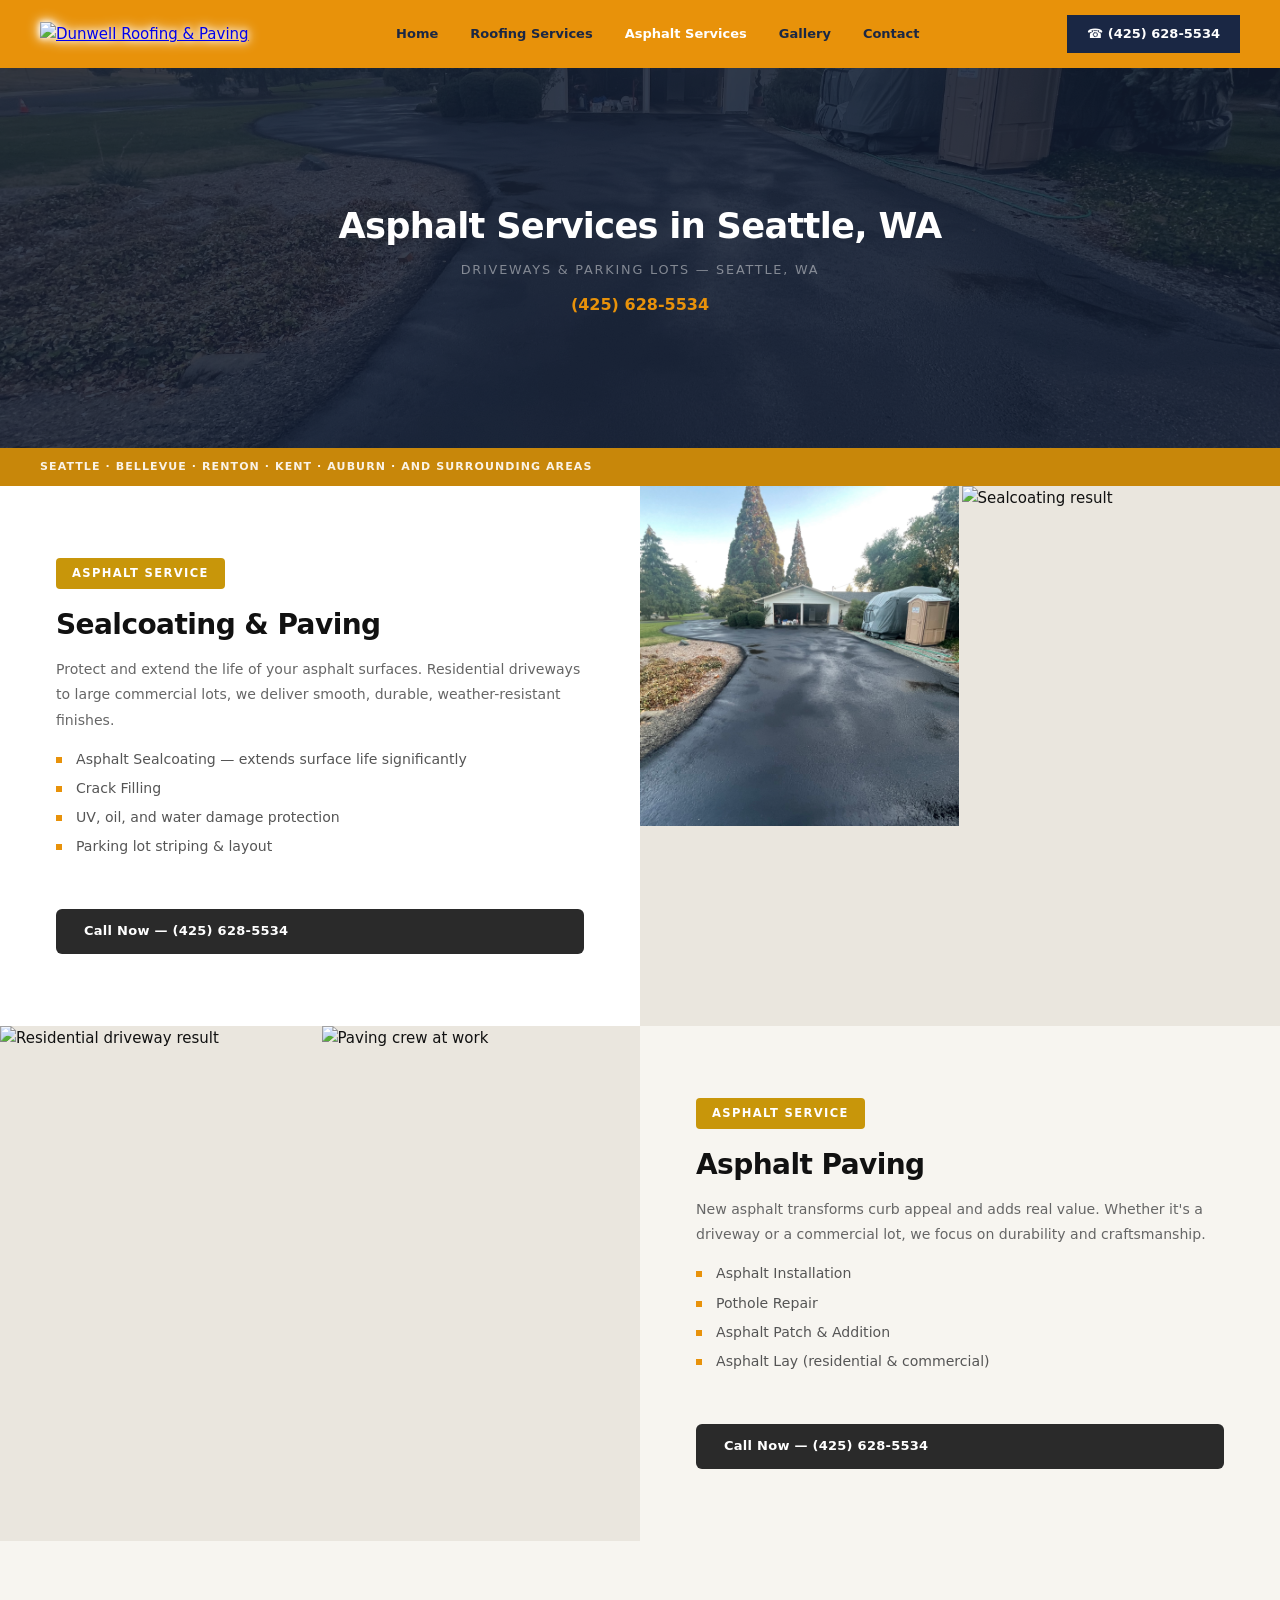
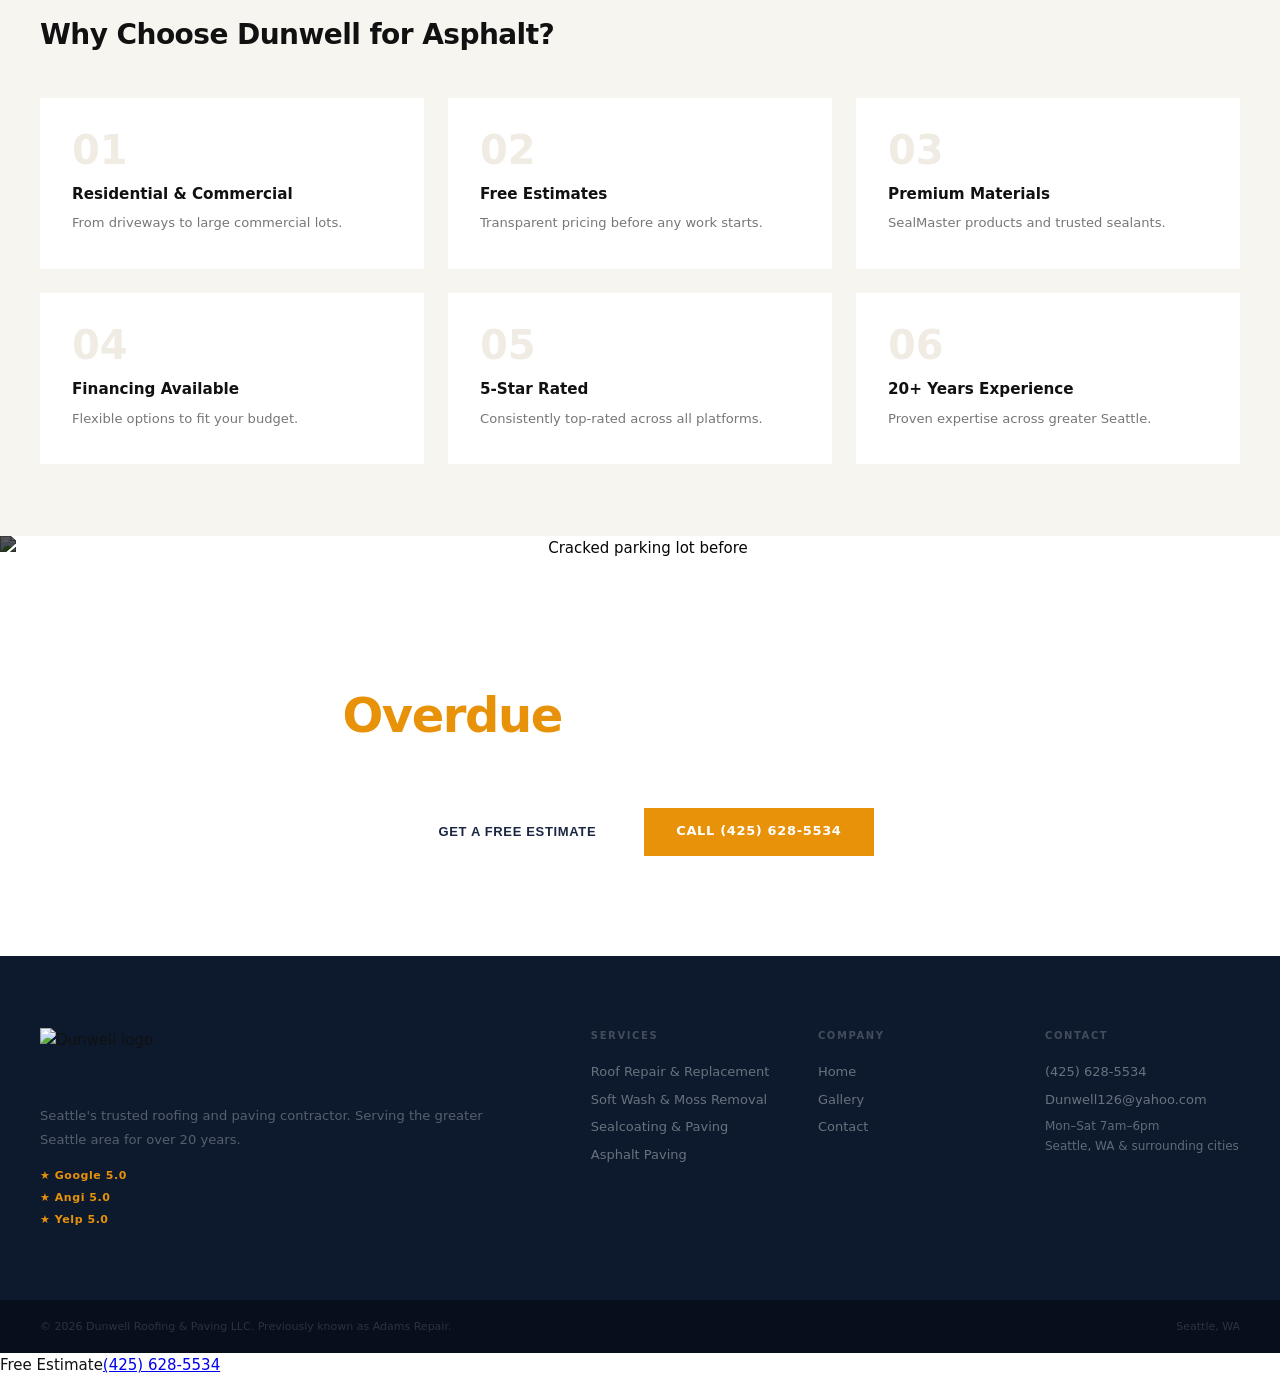
==== commit e153ed36: "this is the one" ====
--- a/asphalt.html
+++ b/asphalt.html
@@ -24,6 +24,9 @@
     <a href="index.html"><img src="images/logo.png" alt="Dunwell Roofing & Paving" class="nav-logo"></a>
   </div>
   <div class="nav-links"><a href="index.html">Home</a><a href="roofing.html">Roofing Services</a><a href="asphalt.html" class="active">Asphalt Services</a><a href="gallery.html">Gallery</a><a href="contact.html">Contact</a></div>
+  <button class="hamburger" onclick="toggleMenu()" aria-label="Menu">
+    <span></span><span></span><span></span>
+  </button>
   <a href="tel:4256285534" class="nav-cta">&#9742; (425) 628-5534</a>
 </nav>
 <div class="ih">
@@ -71,7 +74,7 @@
   <img src="images/paving-before-3.jpeg" alt="Cracked parking lot before">
   <div class="pcc"><h2>Is Your Driveway<br><em>Overdue</em> for a Refresh?</h2><p>Cracks and faded asphalt hurt your curb appeal. Get a free estimate today.</p><div class="pca"><button class="bw">Get a Free Estimate</button><a href="tel:4256285534" class="bo">Call (425) 628-5534</a></div></div>
 </div>
-<footer class="footer"><div class="footer-top"><div class="footer-brand"><img src="images/logo.png" alt="Dunwell logo" class="footer-logo"><p>Seattle&#39;s trusted roofing and paving contractor. Serving the greater Seattle area for over 20 years.</p><div class="footer-stars"><span>&#9733; Google 5.0</span><span>&#9733; Angi 5.0</span><span>&#9733; Yelp 5.0</span></div></div><div class="footer-cols"><div><h4>Services</h4><a href="roofing.html">Roof Repair &amp; Replacement</a><a href="roofing.html">Soft Wash &amp; Moss Removal</a><a href="asphalt.html">Sealcoating &amp; Paving</a><a href="asphalt.html">Asphalt Paving</a></div><div><h4>Company</h4><a href="index.html">Home</a><a href="gallery.html">Gallery</a><a href="contact.html">Contact</a></div><div><h4>Contact</h4><a href="tel:4256285534">(425) 628-5534</a><a href="mailto:Dunwell126@yahoo.com">Dunwell126@yahoo.com</a><p style="color:rgba(255,255,255,0.35);font-size:12px;margin-top:4px">Mon&ndash;Sat 7am&ndash;6pm<br>Seattle, WA &amp; surrounding cities</p></div></div></div></div><div class="footer-bar"><span>&#169; 2025 Dunwell Roofing &amp; Paving LLC. Previously known as Adams Repair.</span><span>Seattle, WA</span></div></footer><div class="sticky-cta"><span>Free Estimate</span><a href="tel:4256285534">(425) 628-5534</a></div>
+<footer class="footer"><div class="footer-top"><div class="footer-brand"><img src="images/logo.png" alt="Dunwell logo" class="footer-logo"><p>Seattle&#39;s trusted roofing and paving contractor. Serving the greater Seattle area for over 20 years.</p><div class="footer-stars"><span>&#9733; Google 5.0</span><span>&#9733; Angi 5.0</span><span>&#9733; Yelp 5.0</span></div></div><div class="footer-cols"><div><h4>Services</h4><a href="roofing.html">Roof Repair &amp; Replacement</a><a href="roofing.html">Soft Wash &amp; Moss Removal</a><a href="asphalt.html">Sealcoating &amp; Paving</a><a href="asphalt.html">Asphalt Paving</a></div><div><h4>Company</h4><a href="index.html">Home</a><a href="gallery.html">Gallery</a><a href="contact.html">Contact</a></div><div><h4>Contact</h4><a href="tel:4256285534">(425) 628-5534</a><a href="mailto:Dunwell126@yahoo.com">Dunwell126@yahoo.com</a><p style="color:rgba(255,255,255,0.35);font-size:12px;margin-top:4px">Mon&ndash;Sat 7am&ndash;6pm<br>Seattle, WA &amp; surrounding cities</p></div></div></div></div><div class="footer-bar"><span>&#169; 2026 Dunwell Roofing &amp; Paving LLC. Previously known as Adams Repair.</span><span>Seattle, WA</span></div></footer><div class="sticky-cta"><span>Free Estimate</span><a href="tel:4256285534">(425) 628-5534</a></div>
 </div>
 
 <!-- GALLERY -->
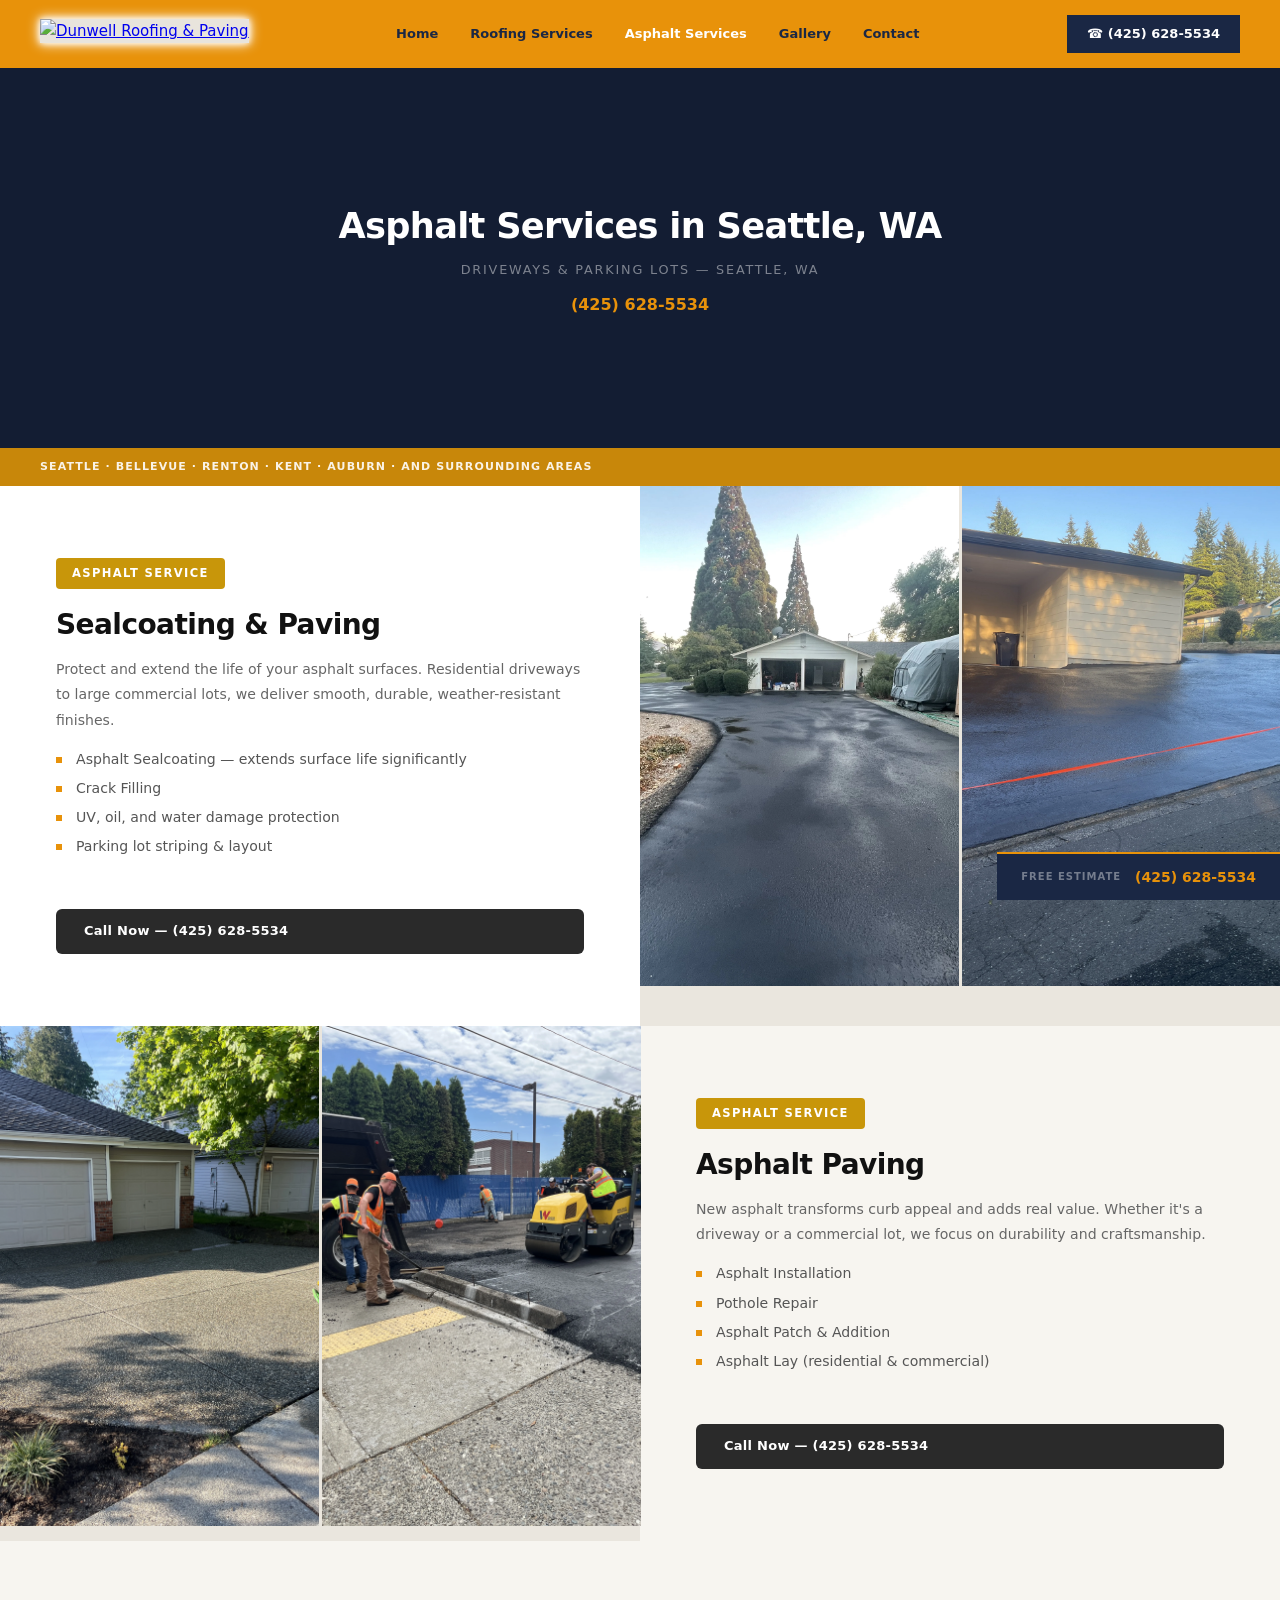
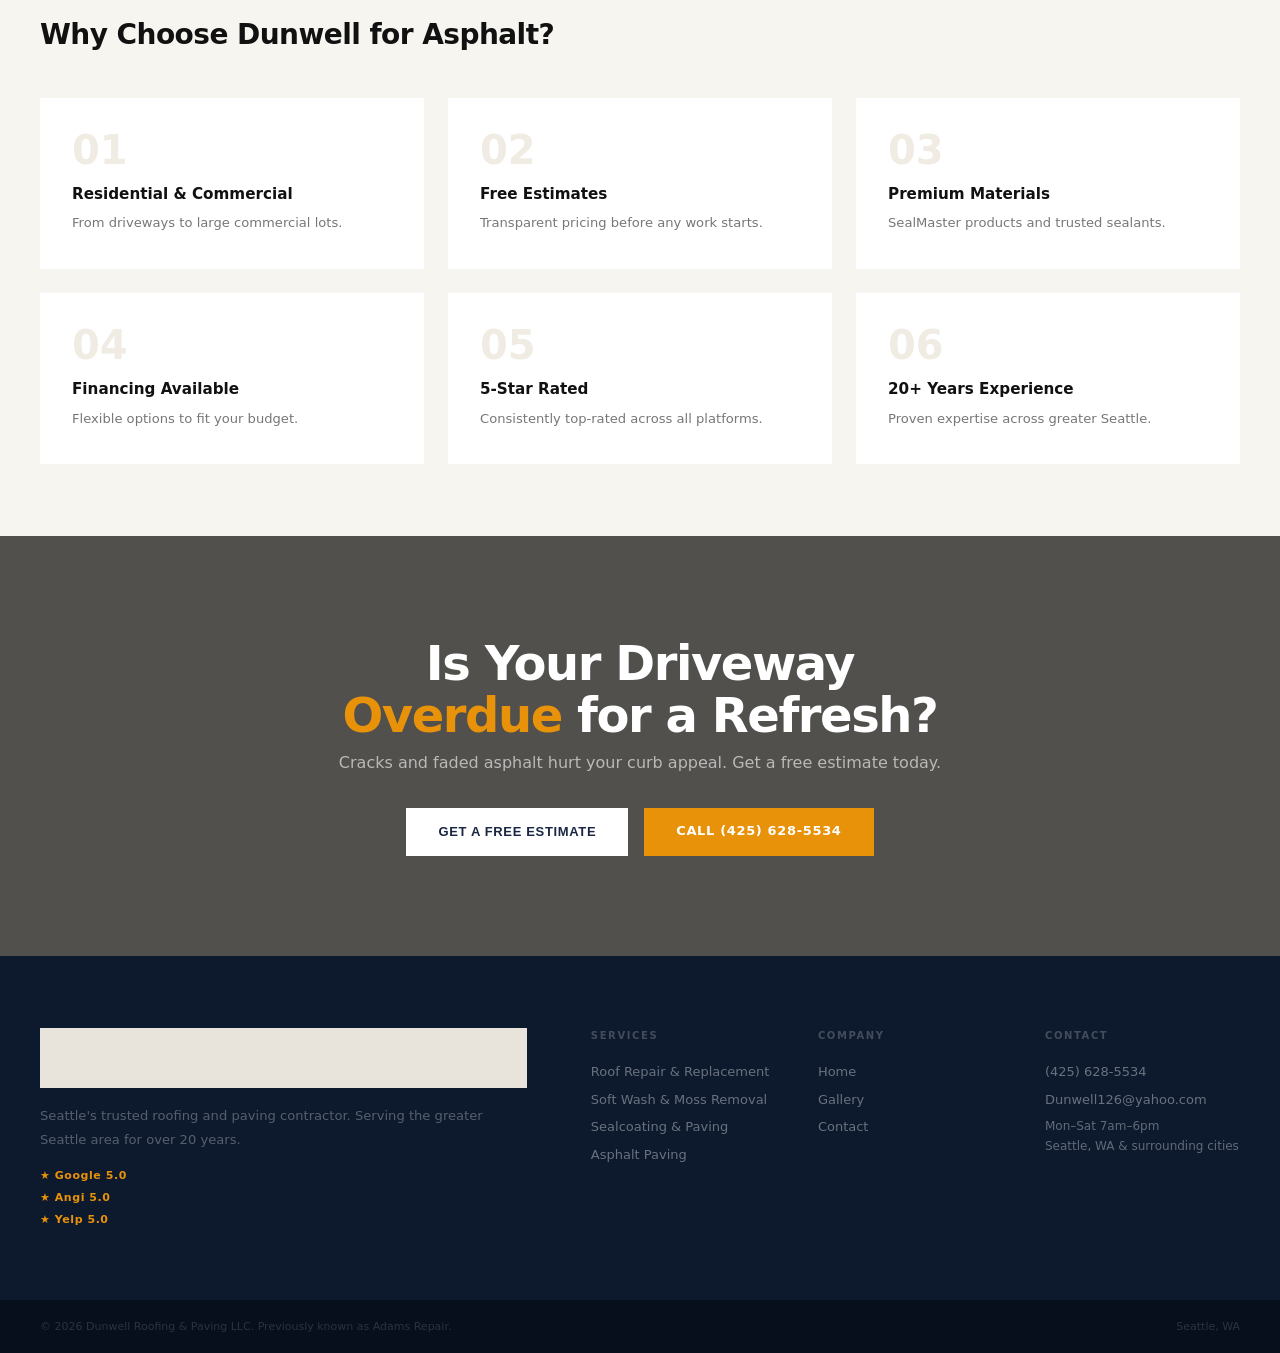
==== commit 6d8502a1: "site map, flat roofing, and the webp images" ====
--- a/asphalt.html
+++ b/asphalt.html
@@ -4,7 +4,7 @@
 <meta charset="UTF-8">
 <meta name="viewport" content="width=device-width, initial-scale=1.0">
 <title>Asphalt Services | Dunwell Roofing & Paving LLC</title>
-<link rel="canonical" href="https://dunwellseattle.com/asphalt.html">
+<link rel="canonical" href="https://dunwellroofingandpaving.com/asphalt.html">
 <meta name="description" content="Dunwell Roofing &amp; Paving LLC (formerly Adams Repair) — Seattle's trusted roofing and asphalt contractor. Free estimates. Licensed &amp; insured. Call (425) 628-5534.">
 <script type="application/ld+json">
 {
@@ -13,15 +13,21 @@
   "name": "Dunwell Roofing & Paving LLC",
   "alternateName": "Adams Repair",
   "telephone": "+14256285534",
-  "url": "https://dunwellseattle.com"
+  "url": "https://dunwellroofingandpaving.com"
 }
 </script>
+<meta property="og:title" content="Dunwell Roofing &amp; Paving LLC | Seattle, WA">
+<meta property="og:description" content="Seattle's trusted roofing and paving contractor. Free estimates. Licensed &amp; insured. Call (425) 628-5534.">
+<meta property="og:image" content="https://dunwellroofingandpaving.com/images/logo.png">
+<meta property="og:url" content="https://dunwellroofingandpaving.com">
+<meta property="og:type" content="website">
+<link rel="icon" type="image/png" href="images/logo.png">
 <link rel="stylesheet" href="styles.css">
 </head>
 <body>
 <nav class="nav">
   <div class="nav-left">
-    <a href="index.html"><img src="images/logo.png" alt="Dunwell Roofing & Paving" class="nav-logo"></a>
+    <a href="index.html"><img src="images/logo.png" loading="eager" alt="Dunwell Roofing & Paving" class="nav-logo"></a>
   </div>
   <div class="nav-links"><a href="index.html">Home</a><a href="roofing.html">Roofing Services</a><a href="asphalt.html" class="active">Asphalt Services</a><a href="gallery.html">Gallery</a><a href="contact.html">Contact</a></div>
   <button class="hamburger" onclick="toggleMenu()" aria-label="Menu">
@@ -30,7 +36,7 @@
   <a href="tel:4256285534" class="nav-cta">&#9742; (425) 628-5534</a>
 </nav>
 <div class="ih">
-  <img src="images/PavingAfter1.jpeg" alt="Fresh asphalt driveway" style="object-position:center 60%">
+  <img src="images/PavingAfter1.webp" loading="eager" alt="Fresh asphalt driveway">
   <div class="iho"></div>
   <div class="ihc"><h1>Asphalt Services in Seattle, WA</h1><p>Driveways &amp; Parking Lots &mdash; Seattle, WA</p><a href="tel:4256285534">(425) 628-5534</a></div>
 </div>
@@ -44,12 +50,12 @@
     <a href="tel:4256285534" class="bp">Call Now &mdash; (425) 628-5534</a>
   </div>
   <div class="di">
-    <img src="images/PavingAfter1.jpeg" alt="Fresh asphalt driveway" style="object-position:center bottom"><img src="images/paving-result-2.jpeg" alt="Sealcoating result" style="object-position:center bottom">
+    <img src="images/PavingAfter1.webp" loading="eager" alt="Fresh asphalt driveway"><img src="images/paving-result-2.webp" alt="Sealcoating result">
   </div>
 </div>
 <div class="dw" style="background:#f7f5f0">
   <div class="di">
-    <img src="images/paving-after-3.jpeg" alt="Residential driveway result" style="object-position:center bottom"><img src="images/hero-paving-3-workers.jpeg" alt="Paving crew at work" style="object-position:center center">
+    <img src="images/paving-after-3.webp" alt="Residential driveway result"><img src="images/hero-paving-3-workers.webp" alt="Paving crew at work">
   </div>
   <div class="dt" style="background:#f7f5f0">
     <span class="tag">Asphalt Service</span>
@@ -71,10 +77,10 @@
   </div>
 </div>
 <div class="pc">
-  <img src="images/paving-before-3.jpeg" alt="Cracked parking lot before">
+  <img src="images/paving-before-3.webp" alt="Cracked parking lot before">
   <div class="pcc"><h2>Is Your Driveway<br><em>Overdue</em> for a Refresh?</h2><p>Cracks and faded asphalt hurt your curb appeal. Get a free estimate today.</p><div class="pca"><button class="bw">Get a Free Estimate</button><a href="tel:4256285534" class="bo">Call (425) 628-5534</a></div></div>
 </div>
-<footer class="footer"><div class="footer-top"><div class="footer-brand"><img src="images/logo.png" alt="Dunwell logo" class="footer-logo"><p>Seattle&#39;s trusted roofing and paving contractor. Serving the greater Seattle area for over 20 years.</p><div class="footer-stars"><span>&#9733; Google 5.0</span><span>&#9733; Angi 5.0</span><span>&#9733; Yelp 5.0</span></div></div><div class="footer-cols"><div><h4>Services</h4><a href="roofing.html">Roof Repair &amp; Replacement</a><a href="roofing.html">Soft Wash &amp; Moss Removal</a><a href="asphalt.html">Sealcoating &amp; Paving</a><a href="asphalt.html">Asphalt Paving</a></div><div><h4>Company</h4><a href="index.html">Home</a><a href="gallery.html">Gallery</a><a href="contact.html">Contact</a></div><div><h4>Contact</h4><a href="tel:4256285534">(425) 628-5534</a><a href="mailto:Dunwell126@yahoo.com">Dunwell126@yahoo.com</a><p style="color:rgba(255,255,255,0.35);font-size:12px;margin-top:4px">Mon&ndash;Sat 7am&ndash;6pm<br>Seattle, WA &amp; surrounding cities</p></div></div></div></div><div class="footer-bar"><span>&#169; 2026 Dunwell Roofing &amp; Paving LLC. Previously known as Adams Repair.</span><span>Seattle, WA</span></div></footer><div class="sticky-cta"><span>Free Estimate</span><a href="tel:4256285534">(425) 628-5534</a></div>
+<footer class="footer"><div class="footer-top"><div class="footer-brand"><img src="images/logo.png" loading="eager" alt="Dunwell logo" class="footer-logo"><p>Seattle&#39;s trusted roofing and paving contractor. Serving the greater Seattle area for over 20 years.</p><div class="footer-stars"><span>&#9733; Google 5.0</span><span>&#9733; Angi 5.0</span><span>&#9733; Yelp 5.0</span></div></div><div class="footer-cols"><div><h4>Services</h4><a href="roofing.html">Roof Repair &amp; Replacement</a><a href="roofing.html">Soft Wash &amp; Moss Removal</a><a href="asphalt.html">Sealcoating &amp; Paving</a><a href="asphalt.html">Asphalt Paving</a></div><div><h4>Company</h4><a href="index.html">Home</a><a href="gallery.html">Gallery</a><a href="contact.html">Contact</a></div><div><h4>Contact</h4><a href="tel:4256285534">(425) 628-5534</a><a href="mailto:Dunwell126@yahoo.com">Dunwell126@yahoo.com</a><p style="color:rgba(255,255,255,0.35);font-size:12px;margin-top:4px">Mon&ndash;Sat 7am&ndash;6pm<br>Seattle, WA &amp; surrounding cities</p></div></div></div></div><div class="footer-bar"><span>&#169; 2026 Dunwell Roofing &amp; Paving LLC. Previously known as Adams Repair.</span><span>Seattle, WA</span></div></footer><div class="sca"><a href="contact.html" style="font-size:10px;font-weight:700;letter-spacing:.1em;text-transform:uppercase;color:rgba(255,255,255,.4);text-decoration:none;">Free Estimate</a><a href="tel:4256285534">(425) 628-5534</a></div>
 </div>
 
 <!-- GALLERY -->
--- a/styles.css
+++ b/styles.css
@@ -127,7 +127,7 @@
 .loc{background:#C8870A;padding:.65rem 2.5rem;font-size:11px;font-weight:700;color:rgba(255,255,255,.9);letter-spacing:.1em;text-transform:uppercase}
 
 /* === SERVICE PAGE DETAIL === */
-.dw{display:grid;grid-template-columns:1fr 1fr;min-height:440px}
+.dw{display:grid;grid-template-columns:1fr 1fr;align-items:stretch;min-height:400px}
 .dt{padding:4.5rem 3.5rem;display:flex;flex-direction:column;justify-content:center;background:#fff}
 .dt .tag{font-size:.72rem;font-weight:800;letter-spacing:.12em;text-transform:uppercase;color:#fff;background:#C8960A;padding:6px 16px;border-radius:4px;margin-bottom:1.25rem;display:inline-block;width:fit-content}
 .dt h2{font-size:1.75rem;font-weight:900;color:#111;margin-bottom:1rem;line-height:1.15;letter-spacing:-.02em}
@@ -135,8 +135,8 @@
 .dt ul{margin:0 0 1.5rem 0;list-style:none}
 .dt ul li{font-size:.88rem;color:#555;margin-bottom:8px;padding-left:1.25rem;position:relative;line-height:1.5}
 .dt ul li::before{content:'';position:absolute;left:0;top:8px;width:6px;height:6px;background:#E8920A}
-.di{display:grid;grid-template-columns:1fr 1fr;gap:3px;background:#eae6de}
-.di img{width:100%;height:340px;object-fit:cover;object-position:center bottom;display:block}
+.di{display:grid;grid-template-columns:1fr 1fr;gap:3px;background:#eae6de;align-self:stretch}
+.di img{width:100%;height:100%;object-fit:cover;object-position:center center;display:block;min-height:400px;max-height:500px}
 .bp{background:#2a2a2a;color:#fff;padding:.75rem 1.75rem;font-size:13px;font-weight:700;text-decoration:none;border:none;cursor:pointer;letter-spacing:.02em;border-radius:6px;margin-top:1.25rem;display:inline-block}
 .bp:hover{background:#111}
 
@@ -425,4 +425,18 @@
   .nav-links a:last-child{border-bottom:none}
   .nav-links a.active{color:#E8920A}
   .nav-links a:hover{color:#E8920A}
+}
+
+/* === IMAGE LOADING — smooth placeholder === */
+img{background:#e8e4dc;content-visibility:auto}
+.hi{background:#1a2744}
+.nc img{background:#1a2744}
+.ih img{background:#1a2744}
+
+/* Limit image size on mobile to speed up loading */
+@media (max-width: 768px) {
+  .di img{min-height:220px}
+  .ba-img img{height:180px}
+  .gal-single img{height:180px}
+  .si img{min-height:300px}
 }
